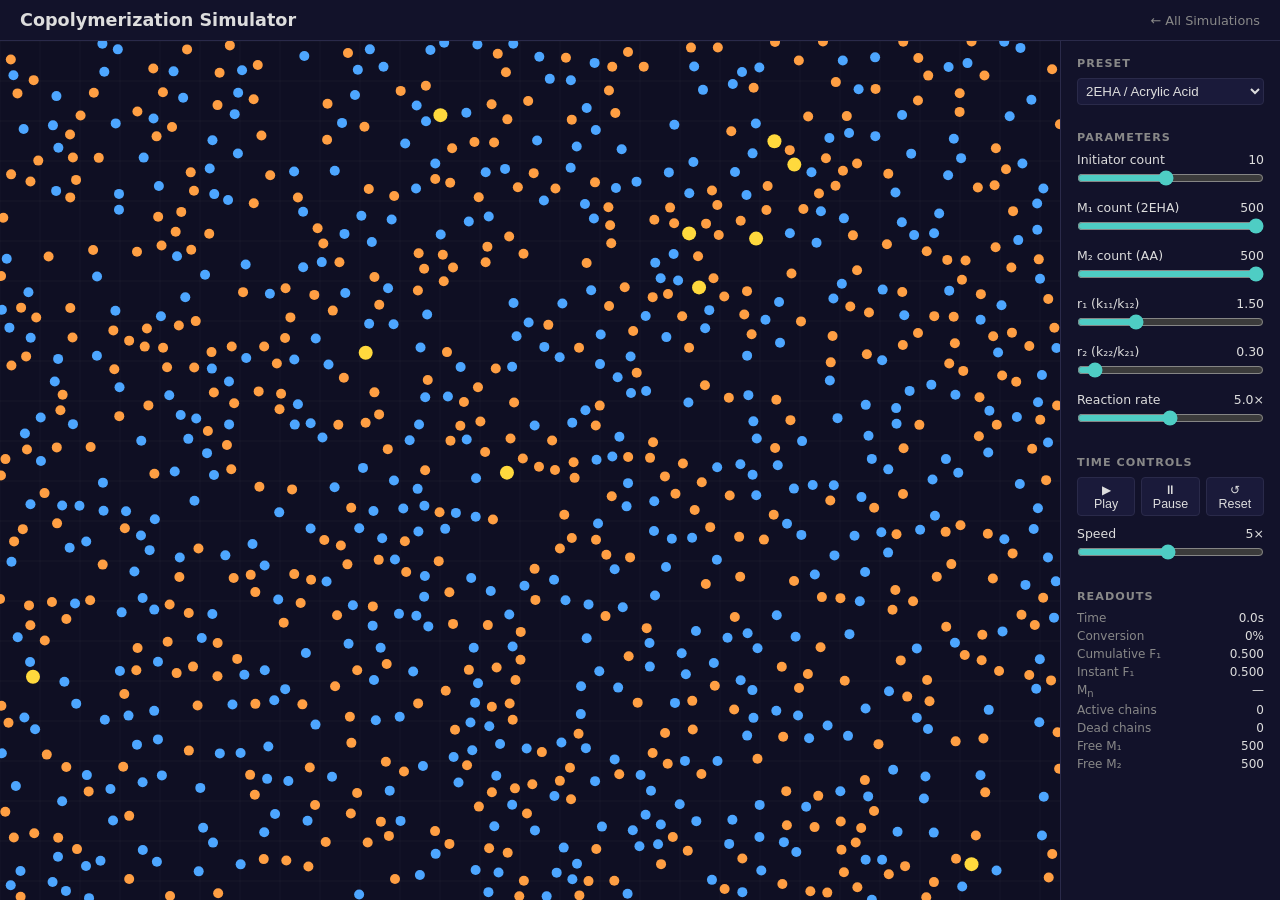
==== copolymer/index.html @ f13f72cf "feat: add copolymer theme, UI, main, HTML, and bundle Co-Authored-By: Claude Opus 4.7 <noreply@anthr" ====
<!DOCTYPE html>
<html lang="en">
<head>
  <meta charset="UTF-8">
  <meta name="viewport" content="width=device-width, initial-scale=1.0">
  <title>Copolymerization Simulator</title>
  <link rel="stylesheet" href="../css/style.css">
</head>
<body>
  <div id="app">
    <header id="header">
      <h1>Copolymerization Simulator</h1>
      <a href="../index.html" style="color:var(--text-secondary);text-decoration:none;font-size:0.8rem;">← All Simulations</a>
    </header>
    <main id="main">
      <div id="canvas-container">
        <canvas id="sim-canvas"></canvas>
        <div id="callout" class="hidden">
          <div id="callout-title"></div>
          <canvas id="callout-canvas" width="140" height="100"></canvas>
        </div>
      </div>
      <aside id="panel">
        <section class="panel-section">
          <h2>Preset</h2>
          <div class="param">
            <select id="preset-select" style="width:100%;background:#1a1a3a;color:var(--text);border:1px solid var(--border);padding:4px;border-radius:4px;">
              <option value="2eha-aa" selected>2EHA / Acrylic Acid</option>
              <option value="ideal">Ideal (r₁=r₂=1)</option>
              <option value="alternating">Alternating (r₁=r₂≈0)</option>
              <option value="styrene-an">Styrene / Acrylonitrile</option>
            </select>
          </div>
        </section>
        <section class="panel-section">
          <h2>Parameters</h2>
          <div class="param">
            <label>Initiator count <span id="val-initiator">10</span></label>
            <input type="range" id="slider-initiator" min="1" max="20" value="10" step="1">
          </div>
          <div class="param">
            <label>M₁ count (2EHA) <span id="val-monomer-a">500</span></label>
            <input type="range" id="slider-monomer-a" min="10" max="500" value="500" step="10">
          </div>
          <div class="param">
            <label>M₂ count (AA) <span id="val-monomer-b">500</span></label>
            <input type="range" id="slider-monomer-b" min="10" max="500" value="500" step="10">
          </div>
          <div class="param">
            <label>r₁ (k₁₁/k₁₂) <span id="val-r1">1.50</span></label>
            <input type="range" id="slider-r1" min="0.01" max="5.0" value="1.5" step="0.01">
          </div>
          <div class="param">
            <label>r₂ (k₂₂/k₂₁) <span id="val-r2">0.30</span></label>
            <input type="range" id="slider-r2" min="0.01" max="5.0" value="0.3" step="0.01">
          </div>
          <div class="param">
            <label>Reaction rate <span id="val-rate">5.0×</span></label>
            <input type="range" id="slider-rate" min="0.1" max="10.0" value="5.0" step="0.1">
          </div>
        </section>
        <section class="panel-section">
          <h2>Time Controls</h2>
          <div class="btn-row">
            <button id="btn-play">▶ Play</button>
            <button id="btn-pause">⏸ Pause</button>
            <button id="btn-reset">↺ Reset</button>
          </div>
          <div class="param">
            <label>Speed <span id="val-speed">5×</span></label>
            <input type="range" id="slider-speed" min="0.25" max="10" value="5" step="0.25">
          </div>
        </section>
        <section class="panel-section">
          <h2>Readouts</h2>
          <dl id="readouts">
            <dt>Time</dt><dd id="ro-time">0.0s</dd>
            <dt>Conversion</dt><dd id="ro-conversion">0%</dd>
            <dt>Cumulative F₁</dt><dd id="ro-cumulative-f1">0.500</dd>
            <dt>Instant F₁</dt><dd id="ro-instant-f1">0.500</dd>
            <dt>M<sub>n</sub></dt><dd id="ro-mn">—</dd>
            <dt>Active chains</dt><dd id="ro-chains">0</dd>
            <dt>Dead chains</dt><dd id="ro-dead">0</dd>
            <dt>Free M₁</dt><dd id="ro-free-a">0</dd>
            <dt>Free M₂</dt><dd id="ro-free-b">0</dd>
          </dl>
        </section>
      </aside>
    </main>
  </div>
  <script src="bundle.js"></script>
</body>
</html>
---- css/style.css ----
*, *::before, *::after { box-sizing: border-box; margin: 0; padding: 0; }

:root {
  --bg: #0a0a1a;
  --bg-panel: #12122a;
  --bg-header: #12122a;
  --border: #2a2a4a;
  --text: #ddd;
  --text-secondary: #888;
  --accent: #4ecdc4;
  --red: #ff6b6b;
  --yellow: #ffd93d;
  --radius: 8px;
}

body {
  font-family: system-ui, -apple-system, sans-serif;
  background: var(--bg);
  color: var(--text);
  height: 100vh;
  overflow: hidden;
}

#app {
  display: flex;
  flex-direction: column;
  height: 100vh;
}

#header {
  display: flex;
  align-items: center;
  justify-content: space-between;
  padding: 10px 20px;
  background: var(--bg-header);
  border-bottom: 1px solid var(--border);
}

#header h1 {
  font-size: 1.1rem;
  font-weight: 600;
}

#stage-badges { display: flex; gap: 12px; }

.badge {
  font-size: 0.8rem;
  padding: 3px 12px;
  border-radius: 12px;
  background: #1a1a3a;
  color: var(--text-secondary);
  transition: all 0.3s;
}

.badge.active { background: #1a3a1a; color: var(--accent); }

#main {
  display: flex;
  flex: 1;
  min-height: 0;
}

#canvas-container {
  flex: 1;
  position: relative;
  background: #0f0f23;
}

#sim-canvas {
  display: block;
  width: 100%;
  height: 100%;
}

#callout {
  position: absolute;
  bottom: 12px;
  right: 12px;
  width: 160px;
  height: 120px;
  background: rgba(18, 18, 42, 0.95);
  border: 1px solid var(--border);
  border-radius: var(--radius);
  padding: 6px;
  transition: opacity 0.5s;
}

#callout.hidden { opacity: 0; pointer-events: none; }
#callout:not(.hidden) { opacity: 1; }

#callout-title {
  font-size: 0.65rem;
  color: var(--accent);
  text-transform: uppercase;
  letter-spacing: 0.5px;
  margin-bottom: 4px;
}

#callout-canvas { display: block; border-radius: 4px; }

#panel {
  width: 220px;
  background: var(--bg-panel);
  border-left: 1px solid var(--border);
  padding: 16px;
  overflow-y: auto;
  display: flex;
  flex-direction: column;
  gap: 16px;
}

.panel-section h2 {
  font-size: 0.7rem;
  text-transform: uppercase;
  letter-spacing: 1px;
  color: var(--text-secondary);
  margin-bottom: 8px;
}

.param { margin-bottom: 10px; }

.param label {
  display: flex;
  justify-content: space-between;
  font-size: 0.78rem;
  margin-bottom: 3px;
}

.param input[type="range"] {
  width: 100%;
  accent-color: var(--accent);
}

.btn-row { display: flex; gap: 6px; margin-bottom: 10px; }

button {
  background: #1a1a3a;
  color: var(--text);
  border: 1px solid var(--border);
  padding: 4px 10px;
  border-radius: 4px;
  cursor: pointer;
  font-size: 0.78rem;
  flex: 1;
}

button:hover { background: #2a2a4a; }

#readouts {
  display: grid;
  grid-template-columns: 1fr 1fr;
  gap: 4px 12px;
  font-size: 0.75rem;
}

#readouts dt { color: var(--text-secondary); }

#readouts dd { text-align: right; font-variant-numeric: tabular-nums; }

#landing {
  flex: 1;
  display: flex;
  align-items: center;
  justify-content: center;
  padding: 40px;
  min-height: 0;
  overflow-y: auto;
}

.sim-cards {
  display: flex;
  gap: 24px;
  max-width: 700px;
  width: 100%;
  flex-wrap: wrap;
  justify-content: center;
}

.sim-card {
  display: block;
  background: var(--bg-panel);
  border: 1px solid var(--border);
  border-radius: var(--radius);
  padding: 28px 24px;
  width: 300px;
  text-decoration: none;
  color: var(--text);
  transition: border-color 0.2s, transform 0.15s;
}

.sim-card:hover {
  border-color: var(--accent);
  transform: translateY(-2px);
}

.sim-card-icon {
  font-size: 2rem;
  margin-bottom: 12px;
}

.sim-card h2 {
  font-size: 1rem;
  color: var(--accent);
  margin-bottom: 8px;
}

.sim-card p {
  font-size: 0.8rem;
  color: var(--text-secondary);
  line-height: 1.5;
}
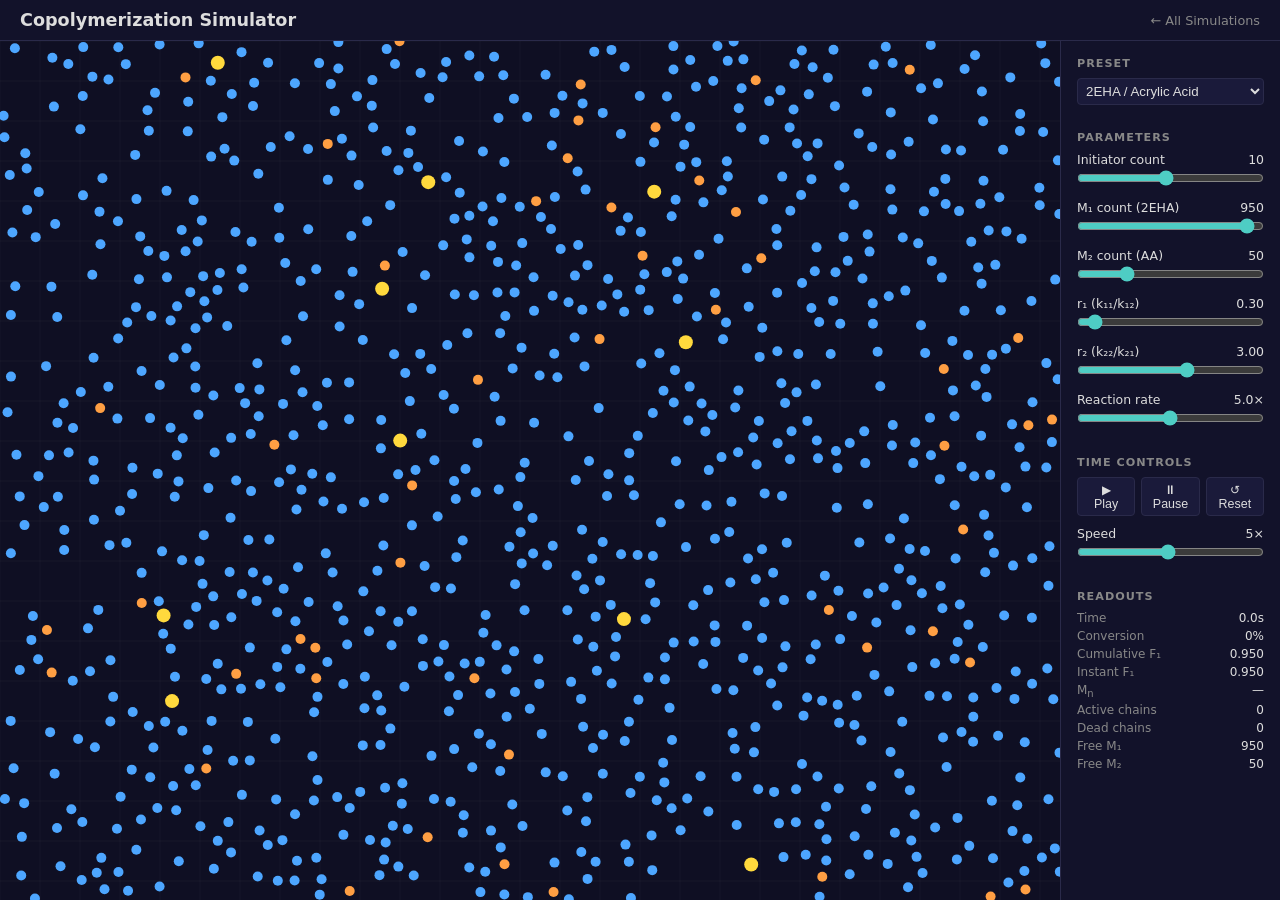
==== commit ab186f79: "fix: 95/5 2EHA/AA default ratio, AA reacts faster (r₁=0.3, r₂=3.0)" ====
--- a/copolymer/index.html
+++ b/copolymer/index.html
@@ -39,20 +39,20 @@
             <input type="range" id="slider-initiator" min="1" max="20" value="10" step="1">
           </div>
           <div class="param">
-            <label>M₁ count (2EHA) <span id="val-monomer-a">500</span></label>
-            <input type="range" id="slider-monomer-a" min="10" max="500" value="500" step="10">
+            <label>M₁ count (2EHA) <span id="val-monomer-a">950</span></label>
+            <input type="range" id="slider-monomer-a" min="10" max="1000" value="950" step="10">
           </div>
           <div class="param">
-            <label>M₂ count (AA) <span id="val-monomer-b">500</span></label>
-            <input type="range" id="slider-monomer-b" min="10" max="500" value="500" step="10">
+            <label>M₂ count (AA) <span id="val-monomer-b">50</span></label>
+            <input type="range" id="slider-monomer-b" min="1" max="200" value="50" step="1">
           </div>
           <div class="param">
-            <label>r₁ (k₁₁/k₁₂) <span id="val-r1">1.50</span></label>
-            <input type="range" id="slider-r1" min="0.01" max="5.0" value="1.5" step="0.01">
+            <label>r₁ (k₁₁/k₁₂) <span id="val-r1">0.30</span></label>
+            <input type="range" id="slider-r1" min="0.01" max="5.0" value="0.3" step="0.01">
           </div>
           <div class="param">
-            <label>r₂ (k₂₂/k₂₁) <span id="val-r2">0.30</span></label>
-            <input type="range" id="slider-r2" min="0.01" max="5.0" value="0.3" step="0.01">
+            <label>r₂ (k₂₂/k₂₁) <span id="val-r2">3.00</span></label>
+            <input type="range" id="slider-r2" min="0.01" max="5.0" value="3.0" step="0.01">
           </div>
           <div class="param">
             <label>Reaction rate <span id="val-rate">5.0×</span></label>
@@ -76,8 +76,8 @@
           <dl id="readouts">
             <dt>Time</dt><dd id="ro-time">0.0s</dd>
             <dt>Conversion</dt><dd id="ro-conversion">0%</dd>
-            <dt>Cumulative F₁</dt><dd id="ro-cumulative-f1">0.500</dd>
-            <dt>Instant F₁</dt><dd id="ro-instant-f1">0.500</dd>
+            <dt>Cumulative F₁</dt><dd id="ro-cumulative-f1">0.950</dd>
+            <dt>Instant F₁</dt><dd id="ro-instant-f1">0.950</dd>
             <dt>M<sub>n</sub></dt><dd id="ro-mn">—</dd>
             <dt>Active chains</dt><dd id="ro-chains">0</dd>
             <dt>Dead chains</dt><dd id="ro-dead">0</dd>
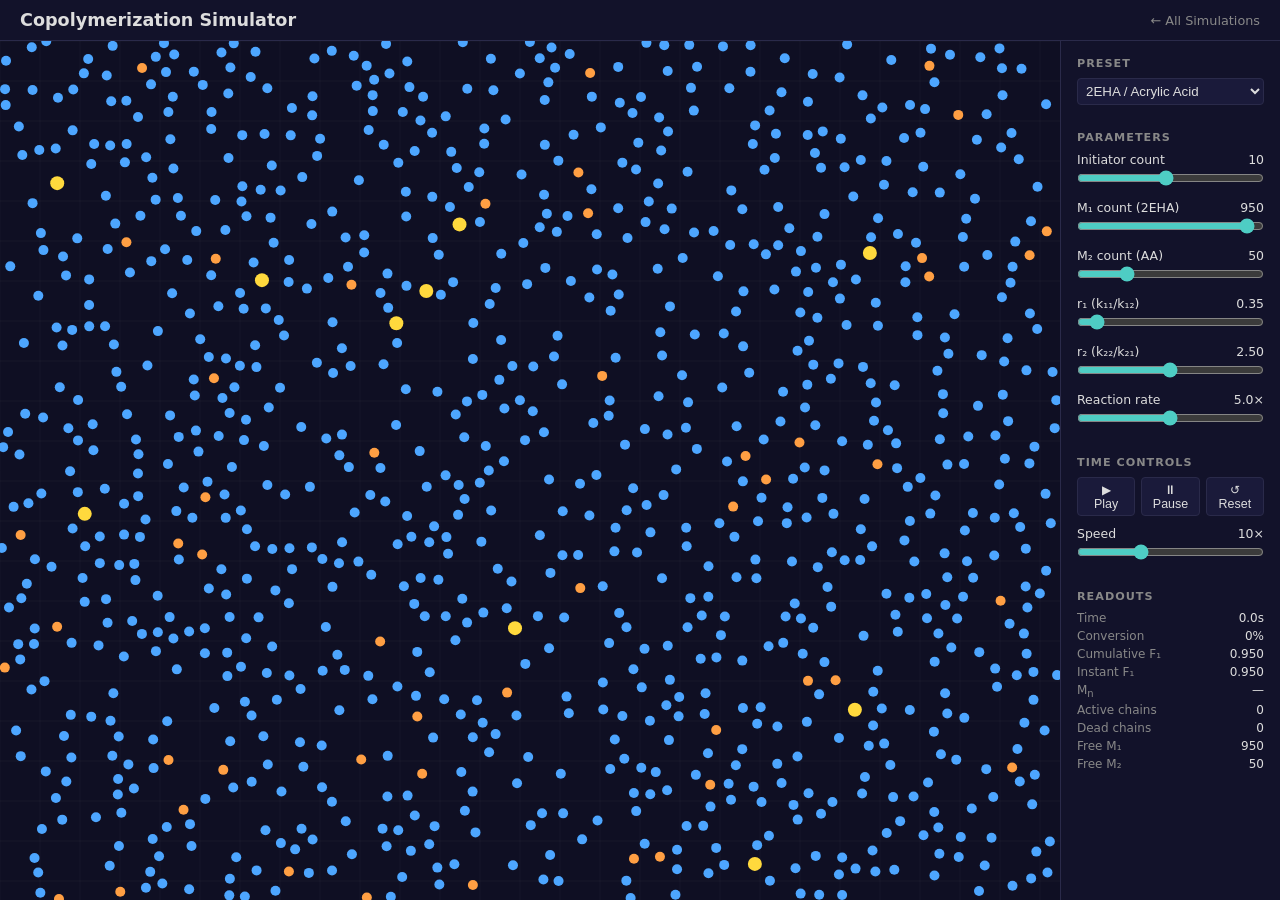
==== commit 8a737973: "fix: real 2EHA/AA r-values, 10x default speed, monomer counts pinned at init" ====
--- a/copolymer/index.html
+++ b/copolymer/index.html
@@ -47,12 +47,12 @@
             <input type="range" id="slider-monomer-b" min="1" max="200" value="50" step="1">
           </div>
           <div class="param">
-            <label>r₁ (k₁₁/k₁₂) <span id="val-r1">0.30</span></label>
-            <input type="range" id="slider-r1" min="0.01" max="5.0" value="0.3" step="0.01">
+            <label>r₁ (k₁₁/k₁₂) <span id="val-r1">0.35</span></label>
+            <input type="range" id="slider-r1" min="0.01" max="5.0" value="0.35" step="0.01">
           </div>
           <div class="param">
-            <label>r₂ (k₂₂/k₂₁) <span id="val-r2">3.00</span></label>
-            <input type="range" id="slider-r2" min="0.01" max="5.0" value="3.0" step="0.01">
+            <label>r₂ (k₂₂/k₂₁) <span id="val-r2">2.50</span></label>
+            <input type="range" id="slider-r2" min="0.01" max="5.0" value="2.5" step="0.01">
           </div>
           <div class="param">
             <label>Reaction rate <span id="val-rate">5.0×</span></label>
@@ -67,8 +67,8 @@
             <button id="btn-reset">↺ Reset</button>
           </div>
           <div class="param">
-            <label>Speed <span id="val-speed">5×</span></label>
-            <input type="range" id="slider-speed" min="0.25" max="10" value="5" step="0.25">
+            <label>Speed <span id="val-speed">10×</span></label>
+            <input type="range" id="slider-speed" min="0.25" max="30" value="10" step="0.25">
           </div>
         </section>
         <section class="panel-section">
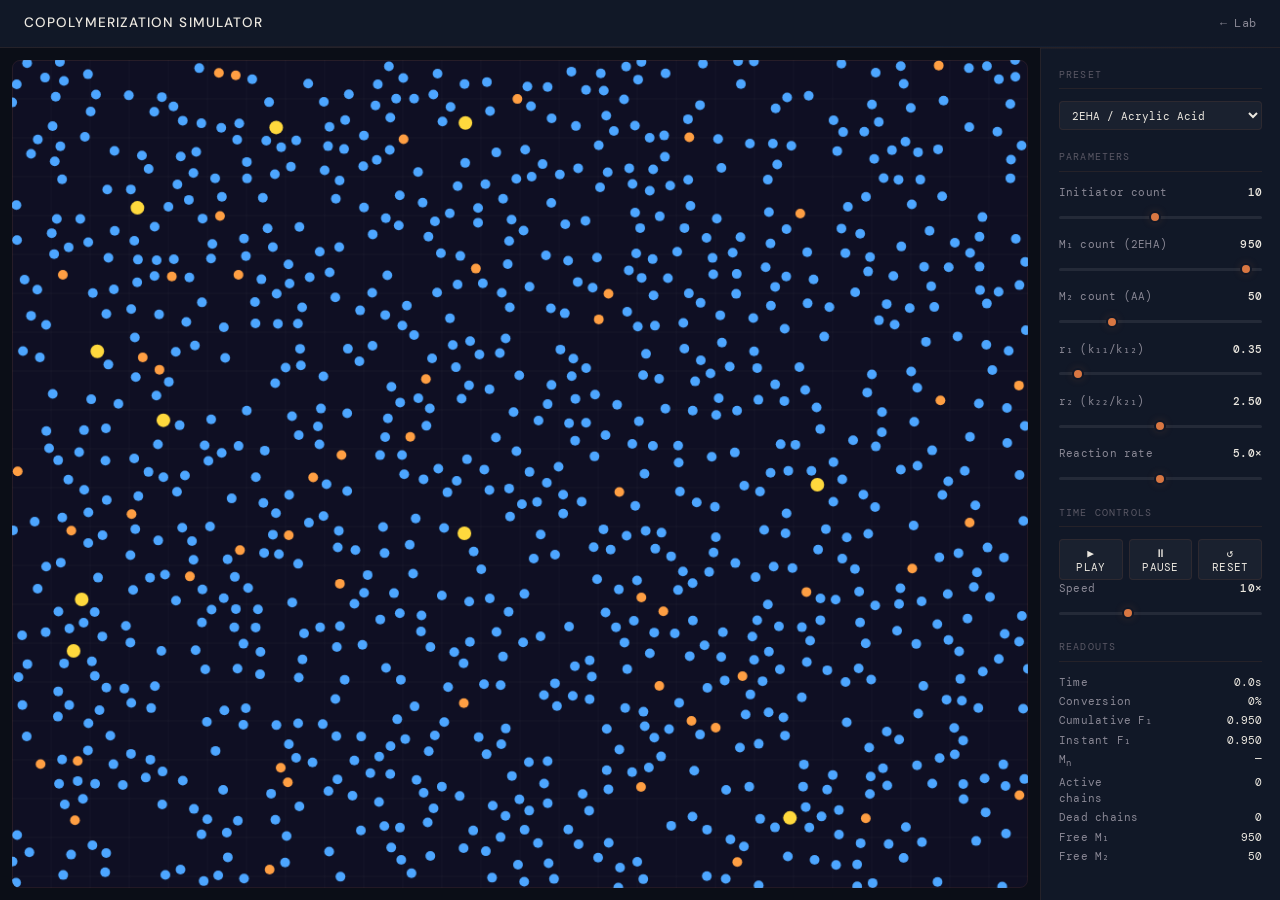
==== commit 33b59315: "session: "Mineral Lab" frontend redesign + install skills.sh top 20 Complete visual redesign of the " ====
--- a/copolymer/index.html
+++ b/copolymer/index.html
@@ -10,7 +10,7 @@
   <div id="app">
     <header id="header">
       <h1>Copolymerization Simulator</h1>
-      <a href="../index.html" style="color:var(--text-secondary);text-decoration:none;font-size:0.8rem;">← All Simulations</a>
+      <a href="../index.html" class="back-link">← Lab</a>
     </header>
     <main id="main">
       <div id="canvas-container">
@@ -24,7 +24,7 @@
         <section class="panel-section">
           <h2>Preset</h2>
           <div class="param">
-            <select id="preset-select" style="width:100%;background:#1a1a3a;color:var(--text);border:1px solid var(--border);padding:4px;border-radius:4px;">
+            <select id="preset-select">
               <option value="2eha-aa" selected>2EHA / Acrylic Acid</option>
               <option value="ideal">Ideal (r₁=r₂=1)</option>
               <option value="alternating">Alternating (r₁=r₂≈0)</option>
--- a/css/style.css
+++ b/css/style.css
@@ -1,161 +1,372 @@
+@import url('https://fonts.googleapis.com/css2?family=DM+Mono:ital,wght@0,300;0,400;0,500;1,400&family=DM+Sans:opsz,wght@9..40,300;9..40,400;9..40,500;9..40,600&display=swap');
+
 *, *::before, *::after { box-sizing: border-box; margin: 0; padding: 0; }
 
 :root {
-  --bg: #0a0a1a;
-  --bg-panel: #12122a;
-  --bg-header: #12122a;
-  --border: #2a2a4a;
-  --text: #ddd;
-  --text-secondary: #888;
-  --accent: #4ecdc4;
-  --red: #ff6b6b;
-  --yellow: #ffd93d;
-  --radius: 8px;
+  --bg-deep: #0b0e17;
+  --bg-surface: #111827;
+  --bg-panel: rgba(17, 24, 39, 0.88);
+  --copper: #d97742;
+  --copper-soft: #b86535;
+  --copper-glow: rgba(217, 119, 66, 0.15);
+  --cobalt: #4888dd;
+  --cobalt-glow: rgba(72, 136, 221, 0.15);
+  --amber: #d9a040;
+  --amber-glow: rgba(217, 160, 64, 0.12);
+  --rose: #d94a6a;
+  --text-primary: #ece8e0;
+  --text-secondary: #8a8895;
+  --text-dim: #5a5865;
+  --border-subtle: rgba(217, 119, 66, 0.1);
+  --border-accent: rgba(217, 119, 66, 0.25);
+  --radius-sm: 4px;
+  --radius-md: 8px;
+  --radius-lg: 12px;
+  --font-ui: 'DM Mono', 'Courier New', monospace;
+  --font-display: 'DM Sans', 'Segoe UI', sans-serif;
 }
 
 body {
-  font-family: system-ui, -apple-system, sans-serif;
-  background: var(--bg);
-  color: var(--text);
+  font-family: var(--font-ui);
+  background: var(--bg-deep);
+  color: var(--text-primary);
   height: 100vh;
   overflow: hidden;
-}
-
+  font-size: 13px;
+  line-height: 1.5;
+  -webkit-font-smoothing: antialiased;
+}
+
+/* ── Scrollbar ── */
+::-webkit-scrollbar { width: 4px; }
+::-webkit-scrollbar-track { background: transparent; }
+::-webkit-scrollbar-thumb { background: var(--border-accent); border-radius: 2px; }
+
+/* ── App Shell ── */
 #app {
   display: flex;
   flex-direction: column;
   height: 100vh;
 }
 
+/* ── Header ── */
 #header {
   display: flex;
   align-items: center;
-  justify-content: space-between;
-  padding: 10px 20px;
-  background: var(--bg-header);
-  border-bottom: 1px solid var(--border);
+  padding: 0 24px;
+  height: 48px;
+  background: var(--bg-surface);
+  border-bottom: 1px solid var(--border-subtle);
+  gap: 16px;
+  flex-shrink: 0;
+  position: relative;
+  z-index: 10;
+}
+
+#header::after {
+  content: '';
+  position: absolute;
+  bottom: 0;
+  left: 0;
+  right: 0;
+  height: 1px;
+  background: linear-gradient(90deg, transparent, var(--copper-glow), var(--cobalt-glow), transparent);
+  opacity: 0.6;
 }
 
 #header h1 {
-  font-size: 1.1rem;
-  font-weight: 600;
-}
-
-#stage-badges { display: flex; gap: 12px; }
+  font-family: var(--font-display);
+  font-size: 0.85rem;
+  font-weight: 500;
+  letter-spacing: 0.02em;
+  color: var(--text-primary);
+  text-transform: uppercase;
+  letter-spacing: 0.08em;
+}
+
+.back-link {
+  color: var(--text-secondary);
+  text-decoration: none;
+  font-size: 0.72rem;
+  transition: color 0.2s;
+  letter-spacing: 0.02em;
+  margin-left: auto;
+}
+
+.back-link:hover { color: var(--copper); }
+
+/* ── Stage Badges ── */
+#stage-badges {
+  display: flex;
+  gap: 8px;
+  margin-left: auto;
+}
 
 .badge {
-  font-size: 0.8rem;
-  padding: 3px 12px;
-  border-radius: 12px;
-  background: #1a1a3a;
-  color: var(--text-secondary);
-  transition: all 0.3s;
-}
-
-.badge.active { background: #1a3a1a; color: var(--accent); }
-
+  font-size: 0.65rem;
+  padding: 3px 12px 2px;
+  border-radius: 100px;
+  background: rgba(255,255,255,0.04);
+  color: var(--text-dim);
+  border: 1px solid transparent;
+  letter-spacing: 0.04em;
+  transition: all 0.4s ease;
+  text-transform: uppercase;
+}
+
+.badge.active {
+  background: var(--copper-glow);
+  color: var(--copper);
+  border-color: rgba(217, 119, 66, 0.2);
+  box-shadow: 0 0 12px rgba(217, 119, 66, 0.08);
+}
+
+/* ── Main Layout ── */
 #main {
   display: flex;
   flex: 1;
   min-height: 0;
 }
 
+/* ── Canvas Area ── */
 #canvas-container {
   flex: 1;
   position: relative;
-  background: #0f0f23;
+  background: var(--bg-deep);
+  overflow: hidden;
+}
+
+#canvas-container::before {
+  content: '';
+  position: absolute;
+  inset: 12px;
+  border: 1px solid var(--border-subtle);
+  border-radius: var(--radius-md);
+  pointer-events: none;
+  z-index: 1;
+  transition: border-color 0.4s ease;
+}
+
+#canvas-container:has(canvas:hover)::before {
+  border-color: var(--border-accent);
 }
 
 #sim-canvas {
   display: block;
-  width: 100%;
-  height: 100%;
-}
-
+  width: calc(100% - 24px);
+  height: calc(100% - 24px);
+  margin: 12px;
+  border-radius: var(--radius-md);
+}
+
+/* ── Callout ── */
 #callout {
   position: absolute;
-  bottom: 12px;
-  right: 12px;
-  width: 160px;
-  height: 120px;
-  background: rgba(18, 18, 42, 0.95);
-  border: 1px solid var(--border);
-  border-radius: var(--radius);
-  padding: 6px;
-  transition: opacity 0.5s;
-}
-
-#callout.hidden { opacity: 0; pointer-events: none; }
-#callout:not(.hidden) { opacity: 1; }
+  bottom: 24px;
+  right: 24px;
+  width: 168px;
+  background: var(--bg-panel);
+  backdrop-filter: blur(8px);
+  border: 1px solid var(--border-subtle);
+  border-radius: var(--radius-md);
+  padding: 10px;
+  transition: opacity 0.5s ease, transform 0.3s ease;
+  z-index: 5;
+}
+
+#callout.hidden {
+  opacity: 0;
+  transform: translateY(8px);
+  pointer-events: none;
+}
+
+#callout:not(.hidden) {
+  opacity: 1;
+  transform: translateY(0);
+}
 
 #callout-title {
-  font-size: 0.65rem;
-  color: var(--accent);
-  text-transform: uppercase;
-  letter-spacing: 0.5px;
+  font-size: 0.6rem;
+  color: var(--copper);
+  text-transform: uppercase;
+  letter-spacing: 0.08em;
+  margin-bottom: 6px;
+  font-family: var(--font-ui);
+  font-weight: 500;
+}
+
+#callout-canvas {
+  display: block;
+  border-radius: var(--radius-sm);
+  width: 100%;
+  height: auto;
+}
+
+/* ── Panel ── */
+#panel {
+  width: 240px;
+  background: var(--bg-surface);
+  border-left: 1px solid var(--border-subtle);
+  padding: 20px 18px;
+  overflow-y: auto;
+  display: flex;
+  flex-direction: column;
+  gap: 20px;
+  flex-shrink: 0;
+  position: relative;
+}
+
+#panel::before {
+  content: '';
+  position: absolute;
+  top: 0;
+  left: 0;
+  right: 0;
+  height: 1px;
+  background: linear-gradient(90deg, var(--copper-glow), transparent);
+  opacity: 0.4;
+}
+
+.panel-section h2 {
+  font-size: 0.6rem;
+  text-transform: uppercase;
+  letter-spacing: 0.12em;
+  color: var(--text-dim);
+  margin-bottom: 12px;
+  font-weight: 400;
+  padding-bottom: 6px;
+  border-bottom: 1px solid var(--border-subtle);
+}
+
+.param { margin-bottom: 12px; }
+
+.param:last-child { margin-bottom: 0; }
+
+.param label {
+  display: flex;
+  justify-content: space-between;
+  font-size: 0.7rem;
+  color: var(--text-secondary);
   margin-bottom: 4px;
-}
-
-#callout-canvas { display: block; border-radius: 4px; }
-
-#panel {
-  width: 220px;
-  background: var(--bg-panel);
-  border-left: 1px solid var(--border);
-  padding: 16px;
-  overflow-y: auto;
-  display: flex;
-  flex-direction: column;
-  gap: 16px;
-}
-
-.panel-section h2 {
+  letter-spacing: 0.02em;
+}
+
+.param label span {
+  color: var(--text-primary);
+  font-weight: 500;
+}
+
+.param input[type="range"] {
+  -webkit-appearance: none;
+  appearance: none;
+  width: 100%;
+  height: 3px;
+  background: rgba(255,255,255,0.08);
+  border-radius: 2px;
+  outline: none;
+  cursor: pointer;
+}
+
+.param input[type="range"]::-webkit-slider-thumb {
+  -webkit-appearance: none;
+  appearance: none;
+  width: 12px;
+  height: 12px;
+  border-radius: 50%;
+  background: var(--copper);
+  cursor: pointer;
+  border: 2px solid var(--bg-surface);
+  box-shadow: 0 0 8px var(--copper-glow);
+  transition: transform 0.15s;
+}
+
+.param input[type="range"]::-webkit-slider-thumb:hover {
+  transform: scale(1.15);
+}
+
+.param input[type="range"]::-moz-range-thumb {
+  width: 12px;
+  height: 12px;
+  border-radius: 50%;
+  background: var(--copper);
+  cursor: pointer;
+  border: 2px solid var(--bg-surface);
+  box-shadow: 0 0 8px var(--copper-glow);
+}
+
+.param input[type="range"]:focus::-webkit-slider-thumb {
+  box-shadow: 0 0 12px rgba(217, 119, 66, 0.4);
+}
+
+/* ── Buttons ── */
+.btn-row { display: flex; gap: 6px; margin-bottom: 0; }
+
+button {
+  font-family: var(--font-ui);
+  background: rgba(255,255,255,0.04);
+  color: var(--text-primary);
+  border: 1px solid var(--border-subtle);
+  padding: 6px 12px 5px;
+  border-radius: var(--radius-sm);
+  cursor: pointer;
   font-size: 0.7rem;
-  text-transform: uppercase;
-  letter-spacing: 1px;
-  color: var(--text-secondary);
-  margin-bottom: 8px;
-}
-
-.param { margin-bottom: 10px; }
-
-.param label {
-  display: flex;
-  justify-content: space-between;
-  font-size: 0.78rem;
-  margin-bottom: 3px;
-}
-
-.param input[type="range"] {
+  flex: 1;
+  transition: all 0.2s ease;
+  letter-spacing: 0.02em;
+  text-transform: uppercase;
+}
+
+button:hover {
+  background: var(--copper-glow);
+  border-color: rgba(217, 119, 66, 0.25);
+  color: var(--copper);
+}
+
+button:active {
+  transform: scale(0.97);
+}
+
+/* ── Select (preset dropdown) ── */
+select {
+  font-family: var(--font-ui);
   width: 100%;
-  accent-color: var(--accent);
-}
-
-.btn-row { display: flex; gap: 6px; margin-bottom: 10px; }
-
-button {
-  background: #1a1a3a;
-  color: var(--text);
-  border: 1px solid var(--border);
-  padding: 4px 10px;
-  border-radius: 4px;
+  background: rgba(255,255,255,0.04);
+  color: var(--text-primary);
+  border: 1px solid var(--border-subtle);
+  padding: 6px 8px 5px;
+  border-radius: var(--radius-sm);
+  font-size: 0.7rem;
   cursor: pointer;
-  font-size: 0.78rem;
-  flex: 1;
-}
-
-button:hover { background: #2a2a4a; }
-
+  outline: none;
+  transition: border-color 0.2s;
+}
+
+select:hover, select:focus {
+  border-color: rgba(217, 119, 66, 0.25);
+}
+
+/* ── Readouts ── */
 #readouts {
   display: grid;
   grid-template-columns: 1fr 1fr;
-  gap: 4px 12px;
-  font-size: 0.75rem;
-}
-
-#readouts dt { color: var(--text-secondary); }
-
-#readouts dd { text-align: right; font-variant-numeric: tabular-nums; }
+  gap: 3px 16px;
+  font-size: 0.68rem;
+}
+
+#readouts dt {
+  color: var(--text-secondary);
+  letter-spacing: 0.02em;
+}
+
+#readouts dd {
+  text-align: right;
+  font-variant-numeric: tabular-nums;
+  color: var(--text-primary);
+}
+
+/* ══════════════════════════════════════════
+   LANDING PAGE
+   ══════════════════════════════════════════ */
 
 #landing {
   flex: 1;
@@ -163,49 +374,218 @@
   align-items: center;
   justify-content: center;
   padding: 40px;
-  min-height: 0;
   overflow-y: auto;
+  position: relative;
+}
+
+/* ── Landing particle canvas ── */
+#landing-canvas {
+  position: fixed;
+  inset: 0;
+  width: 100%;
+  height: 100%;
+  z-index: 0;
+  pointer-events: none;
+  opacity: 0.5;
+}
+
+/* ── Landing content ── */
+.landing-content {
+  position: relative;
+  z-index: 1;
+  text-align: center;
+  max-width: 800px;
+  width: 100%;
+}
+
+.landing-content h1 {
+  font-family: var(--font-display);
+  font-size: 2.4rem;
+  font-weight: 500;
+  letter-spacing: -0.02em;
+  margin-bottom: 8px;
+  color: var(--text-primary);
+  line-height: 1.15;
+}
+
+.landing-content h1 .copper {
+  color: var(--copper);
+}
+
+.landing-content h1 .cobalt {
+  color: var(--cobalt);
+}
+
+.landing-subtitle {
+  font-size: 0.78rem;
+  color: var(--text-secondary);
+  margin-bottom: 48px;
+  letter-spacing: 0.04em;
+  font-weight: 300;
+}
+
+.landing-divider {
+  display: flex;
+  align-items: center;
+  gap: 16px;
+  margin-bottom: 48px;
+  color: var(--text-dim);
+  font-size: 0.6rem;
+  text-transform: uppercase;
+  letter-spacing: 0.12em;
+}
+
+.landing-divider::before,
+.landing-divider::after {
+  content: '';
+  flex: 1;
+  height: 1px;
+  background: linear-gradient(90deg, transparent, var(--border-accent), transparent);
 }
 
 .sim-cards {
   display: flex;
   gap: 24px;
-  max-width: 700px;
-  width: 100%;
+  justify-content: center;
   flex-wrap: wrap;
-  justify-content: center;
 }
 
 .sim-card {
-  display: block;
+  display: flex;
+  flex-direction: column;
   background: var(--bg-panel);
-  border: 1px solid var(--border);
-  border-radius: var(--radius);
-  padding: 28px 24px;
-  width: 300px;
+  backdrop-filter: blur(12px);
+  border: 1px solid var(--border-subtle);
+  border-radius: var(--radius-lg);
+  padding: 32px 28px 28px;
+  width: 320px;
   text-decoration: none;
-  color: var(--text);
-  transition: border-color 0.2s, transform 0.15s;
+  color: var(--text-primary);
+  transition: all 0.35s cubic-bezier(0.22, 1, 0.36, 1);
+  position: relative;
+  overflow: hidden;
+  text-align: left;
+}
+
+.sim-card::before {
+  content: '';
+  position: absolute;
+  inset: 0;
+  opacity: 0;
+  transition: opacity 0.35s ease;
+  pointer-events: none;
+}
+
+.sim-card.card-radical::before {
+  background: radial-gradient(ellipse at 30% 20%, rgba(217, 119, 66, 0.06), transparent 70%);
+}
+
+.sim-card.card-copolymer::before {
+  background: radial-gradient(ellipse at 30% 20%, rgba(72, 136, 221, 0.06), transparent 70%);
 }
 
 .sim-card:hover {
-  border-color: var(--accent);
-  transform: translateY(-2px);
-}
-
-.sim-card-icon {
-  font-size: 2rem;
-  margin-bottom: 12px;
+  border-color: rgba(217, 119, 66, 0.3);
+  transform: translateY(-4px);
+}
+
+.sim-card:hover::before {
+  opacity: 1;
+}
+
+.sim-card-accent {
+  width: 32px;
+  height: 2px;
+  border-radius: 2px;
+  margin-bottom: 20px;
+}
+
+.card-radical .sim-card-accent {
+  background: var(--copper);
+  box-shadow: 0 0 12px var(--copper-glow);
+}
+
+.card-copolymer .sim-card-accent {
+  background: var(--cobalt);
+  box-shadow: 0 0 12px var(--cobalt-glow);
 }
 
 .sim-card h2 {
-  font-size: 1rem;
-  color: var(--accent);
-  margin-bottom: 8px;
-}
+  font-family: var(--font-display);
+  font-size: 1.05rem;
+  font-weight: 500;
+  margin-bottom: 10px;
+  letter-spacing: -0.01em;
+}
+
+.card-radical .sim-card h2 { color: var(--copper); }
+.card-copolymer .sim-card h2 { color: var(--cobalt); }
 
 .sim-card p {
-  font-size: 0.8rem;
+  font-size: 0.72rem;
   color: var(--text-secondary);
-  line-height: 1.5;
-}
+  line-height: 1.65;
+  flex: 1;
+  font-weight: 300;
+}
+
+.sim-card-footer {
+  margin-top: 20px;
+  display: flex;
+  align-items: center;
+  gap: 8px;
+  font-size: 0.65rem;
+  text-transform: uppercase;
+  letter-spacing: 0.08em;
+}
+
+.card-radical .sim-card-footer { color: var(--copper); }
+.card-copolymer .sim-card-footer { color: var(--cobalt); }
+
+.sim-card-footer .arrow {
+  transition: transform 0.25s ease;
+}
+
+.sim-card:hover .sim-card-footer .arrow {
+  transform: translateX(4px);
+}
+
+/* ── Animation Stagger ── */
+.sim-card {
+  opacity: 0;
+  transform: translateY(16px);
+  animation: cardFadeIn 0.6s cubic-bezier(0.22, 1, 0.36, 1) forwards;
+}
+
+.sim-card:nth-child(1) { animation-delay: 0.1s; }
+.sim-card:nth-child(2) { animation-delay: 0.25s; }
+
+@keyframes cardFadeIn {
+  to { opacity: 1; transform: translateY(0); }
+}
+
+.landing-content h1,
+.landing-subtitle,
+.landing-divider {
+  opacity: 0;
+  animation: fadeUp 0.6s ease forwards;
+}
+
+.landing-content h1 { animation-delay: 0s; }
+.landing-subtitle { animation-delay: 0.08s; }
+.landing-divider { animation-delay: 0.18s; }
+
+@keyframes fadeUp {
+  from { opacity: 0; transform: translateY(12px); }
+  to { opacity: 1; transform: translateY(0); }
+}
+
+/* ── Responsive ── */
+@media (max-width: 700px) {
+  #panel { width: 200px; padding: 14px 12px; }
+  .sim-cards { flex-direction: column; align-items: center; }
+  .sim-card { width: 100%; max-width: 360px; }
+  .landing-content h1 { font-size: 1.6rem; }
+  #header h1 { font-size: 0.7rem; }
+  #stage-badges { display: none; }
+}
